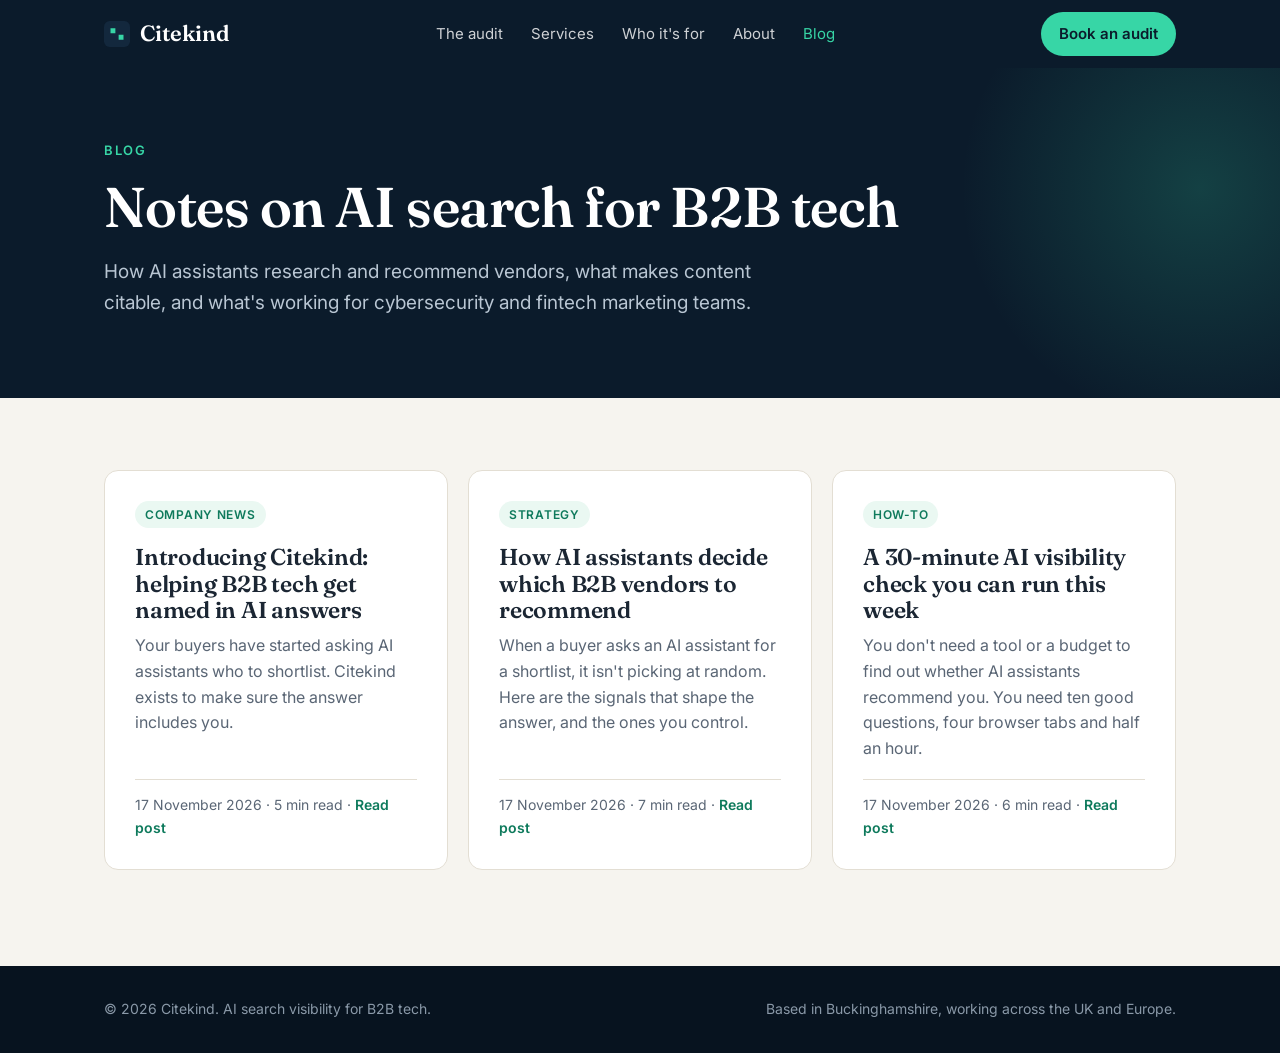
==== blog/index.html @ 5cb3c9f7 "Add blog with three posts and a Blog nav link Adds a blog index, three posts (Introducing Citekind, " ====
<!doctype html>
<html lang="en-GB">
<head>
<meta charset="utf-8">
<meta name="viewport" content="width=device-width, initial-scale=1">
<title>Blog | Citekind</title>
<meta name="description" content="Practical writing on AI search visibility (AEO) for B2B cybersecurity and fintech marketing teams, from Citekind founder Damien Bidmead.">
<link rel="canonical" href="https://citekind.netlify.app/blog/">
<meta property="og:type" content="website">
<meta property="og:title" content="Citekind blog">
<meta property="og:description" content="Practical writing on AI search visibility (AEO) for B2B cybersecurity and fintech marketing teams, from Citekind founder Damien Bidmead.">
<meta property="og:url" content="https://citekind.netlify.app/blog/">
<link rel="preconnect" href="https://fonts.googleapis.com">
<link rel="preconnect" href="https://fonts.gstatic.com" crossorigin>
<link href="https://fonts.googleapis.com/css2?family=Fraunces:opsz,wght@9..144,500;9..144,600&family=Inter:wght@400;500;600&display=swap" rel="stylesheet">
<link rel="icon" href="data:image/svg+xml,%3Csvg xmlns='http://www.w3.org/2000/svg' viewBox='0 0 32 32'%3E%3Crect width='32' height='32' rx='7' fill='%230b1b2b'/%3E%3Cpath d='M9 10h5v5H9zM18 17h5v5h-5z' fill='%2337d6a6'/%3E%3C/svg%3E">
<link rel="stylesheet" href="blog.css">
<script type="application/ld+json">
{
 "@context": "https://schema.org",
 "@type": "Blog",
 "name": "Citekind blog",
 "url": "https://citekind.netlify.app/blog/",
 "publisher": {
  "@type": "Organization",
  "name": "Citekind",
  "url": "https://citekind.netlify.app/"
 },
 "blogPost": [
  {
   "@type": "BlogPosting",
   "headline": "Introducing Citekind: helping B2B tech get named in AI answers",
   "url": "https://citekind.netlify.app/blog/introducing-citekind.html",
   "datePublished": "2026-11-17"
  },
  {
   "@type": "BlogPosting",
   "headline": "How AI assistants decide which B2B vendors to recommend",
   "url": "https://citekind.netlify.app/blog/how-ai-assistants-choose-vendors.html",
   "datePublished": "2026-11-17"
  },
  {
   "@type": "BlogPosting",
   "headline": "A 30-minute AI visibility check you can run this week",
   "url": "https://citekind.netlify.app/blog/ai-visibility-self-check.html",
   "datePublished": "2026-11-17"
  }
 ]
}
</script>
</head>
<body>

<header>
  <nav class="wrap nav" aria-label="Main">
    <a class="logo" href="../" aria-label="Citekind home">
      <svg viewBox="0 0 32 32" aria-hidden="true"><rect width="32" height="32" rx="7" fill="#13283d"/><path d="M8 9h6v6H8zM18 17h6v6h-6z" fill="#37d6a6"/></svg>
      Citekind
    </a>
    <ul>
      <li><a href="../#audit">The audit</a></li>
      <li><a href="../#services">Services</a></li>
      <li><a href="../#sectors">Who it's for</a></li>
      <li><a href="../#about">About</a></li>
      <li><a href="index.html" aria-current="page">Blog</a></li>
    </ul>
    <a class="btn btn-primary" href="../#contact">Book an audit</a>
  </nav>
</header>

<main>
<section class="page-hero">
  <div class="wrap">
    <p class="eyebrow">Blog</p>
    <h1>Notes on AI search for B2B tech</h1>
    <p class="lead">How AI assistants research and recommend vendors, what makes content citable, and what's working for cybersecurity and fintech marketing teams.</p>
  </div>
</section>

<section class="posts">
  <div class="wrap">
    <div class="post-grid">
      <a class="post-card" href="introducing-citekind.html">
        <span class="tag">Company news</span>
        <h2>Introducing Citekind: helping B2B tech get named in AI answers</h2>
        <p>Your buyers have started asking AI assistants who to shortlist. Citekind exists to make sure the answer includes you.</p>
        <div class="meta"><time datetime="2026-11-17">17 November 2026</time> · 5 min read · <span>Read post</span></div>
      </a>
      <a class="post-card" href="how-ai-assistants-choose-vendors.html">
        <span class="tag">Strategy</span>
        <h2>How AI assistants decide which B2B vendors to recommend</h2>
        <p>When a buyer asks an AI assistant for a shortlist, it isn&#x27;t picking at random. Here are the signals that shape the answer, and the ones you control.</p>
        <div class="meta"><time datetime="2026-11-17">17 November 2026</time> · 7 min read · <span>Read post</span></div>
      </a>
      <a class="post-card" href="ai-visibility-self-check.html">
        <span class="tag">How-to</span>
        <h2>A 30-minute AI visibility check you can run this week</h2>
        <p>You don&#x27;t need a tool or a budget to find out whether AI assistants recommend you. You need ten good questions, four browser tabs and half an hour.</p>
        <div class="meta"><time datetime="2026-11-17">17 November 2026</time> · 6 min read · <span>Read post</span></div>
      </a>
    </div>
  </div>
</section>
</main>

<footer>
  <div class="wrap">
    <span>© 2026 Citekind. AI search visibility for B2B tech.</span>
    <span>Based in Buckinghamshire, working across the UK and Europe.</span>
  </div>
</footer>

</body>
</html>
---- blog/blog.css ----
:root{
  --ink:#0b1b2b; --ink-2:#13283d; --paper:#f6f4ef; --card:#ffffff;
  --text:#1b2633; --muted:#5a6675; --line:#e3ded3;
  --accent:#37d6a6; --accent-ink:#0e7a5c; --warm:#f2b84b;
  --radius:14px; --max:1120px; --read:720px;
}
*{box-sizing:border-box;margin:0;padding:0}
body{font-family:Inter,system-ui,sans-serif;color:var(--text);background:var(--paper);line-height:1.6;font-size:17px;-webkit-font-smoothing:antialiased}
a{color:inherit}
.wrap{max-width:var(--max);margin:0 auto;padding:0 24px}
h1,h2,h3{font-family:Fraunces,Georgia,serif;font-weight:600;line-height:1.15;letter-spacing:-.01em}
.eyebrow{font-size:13px;font-weight:600;letter-spacing:.12em;text-transform:uppercase;color:var(--accent-ink);margin-bottom:14px}
.btn{display:inline-block;padding:14px 22px;border-radius:999px;font-weight:600;text-decoration:none;font-size:16px;transition:transform .15s,background .15s}
.btn:hover{transform:translateY(-1px)}
.btn-primary{background:var(--accent);color:var(--ink)}
.btn-primary:hover{background:#5ee3bb}

/* nav (matches home page) */
header{background:var(--ink);color:#fff;position:sticky;top:0;z-index:10}
.nav{display:flex;align-items:center;justify-content:space-between;height:68px}
.logo{display:flex;align-items:center;gap:10px;font-family:Fraunces,serif;font-size:22px;font-weight:600;text-decoration:none}
.logo svg{width:26px;height:26px}
.nav ul{display:flex;gap:28px;list-style:none;font-size:15px}
.nav ul a{text-decoration:none;opacity:.8}
.nav ul a:hover,.nav ul a[aria-current]{opacity:1}
.nav ul a[aria-current]{color:var(--accent)}
.nav .btn{padding:10px 18px;font-size:15px}
@media(max-width:820px){.nav ul{display:none}}

/* page hero */
.page-hero{background:var(--ink);color:#fff;padding:72px 0 80px;position:relative;overflow:hidden}
.page-hero::after{content:"";position:absolute;right:-180px;top:-140px;width:520px;height:520px;border-radius:50%;background:radial-gradient(circle,rgba(55,214,166,.2),transparent 65%)}
.page-hero .wrap{position:relative;z-index:1}
.page-hero .eyebrow{color:var(--accent)}
.page-hero h1{font-size:clamp(34px,5vw,56px);max-width:860px;margin-bottom:18px}
.page-hero .lead{font-size:19px;color:#b9c6d3;max-width:680px}
.byline{display:flex;align-items:center;gap:12px;margin-top:28px;color:#b9c6d3;font-size:15px}
.byline .mono{width:40px;height:40px;border-radius:50%;background:var(--accent);color:var(--ink);display:grid;place-items:center;font-family:Fraunces,serif;font-weight:600;font-size:16px;flex-shrink:0}
.byline b{color:#fff;font-weight:600}

/* blog index */
.posts{padding:72px 0 96px}
.post-grid{display:grid;grid-template-columns:repeat(3,1fr);gap:20px}
.post-card{background:var(--card);border:1px solid var(--line);border-radius:var(--radius);padding:30px;display:flex;flex-direction:column;text-decoration:none;transition:transform .15s,box-shadow .15s}
.post-card:hover{transform:translateY(-2px);box-shadow:0 18px 40px rgba(11,27,43,.08)}
.post-card .tag{align-self:flex-start;font-size:12px;font-weight:600;letter-spacing:.06em;text-transform:uppercase;background:#eaf8f2;color:var(--accent-ink);padding:4px 10px;border-radius:999px;margin-bottom:16px}
.post-card h2{font-size:23px;margin-bottom:10px}
.post-card p{color:var(--muted);font-size:16px;margin-bottom:18px}
.post-card .meta{margin-top:auto;font-size:14px;color:var(--muted);border-top:1px solid var(--line);padding-top:14px}
.post-card .meta span{color:var(--accent-ink);font-weight:600}
@media(max-width:900px){.post-grid{grid-template-columns:1fr}}

/* article */
article.wrap{padding-top:64px;padding-bottom:32px}
.prose{max-width:var(--read);margin:0 auto}
.prose p,.prose ul,.prose ol{margin-bottom:22px}
.prose h2{font-size:clamp(26px,3.4vw,32px);margin:48px 0 16px}
.prose h3{font-size:21px;margin:32px 0 10px}
.prose ul,.prose ol{padding-left:22px}
.prose li{margin-bottom:10px}
.prose li::marker{color:var(--accent-ink)}
.prose a{color:var(--accent-ink);text-underline-offset:3px}
.prose strong{color:var(--ink)}
.prose blockquote{border-left:3px solid var(--accent);padding:4px 0 4px 20px;margin:0 0 22px;font-family:Fraunces,Georgia,serif;font-size:21px;line-height:1.4;color:var(--ink)}
.callout{background:var(--card);border:1px solid var(--line);border-radius:var(--radius);padding:24px 26px;margin:0 0 26px}
.callout .eyebrow{margin-bottom:8px}
.callout p:last-child,.callout ul:last-child{margin-bottom:0}
.prompt{background:var(--ink-2);color:#dfe7ee;border-radius:10px;padding:14px 16px;font-size:15px;margin:0 0 12px;display:flex;gap:10px;align-items:flex-start}
.prompt b{background:rgba(255,255,255,.1);border-radius:6px;padding:2px 8px;font-size:12px;font-weight:600;flex-shrink:0;margin-top:2px}
.table-wrap{overflow-x:auto;margin:0 0 26px;border:1px solid var(--line);border-radius:var(--radius);background:var(--card)}
table{border-collapse:collapse;width:100%;font-size:15px;min-width:520px}
th,td{text-align:left;padding:12px 16px;border-bottom:1px solid var(--line);vertical-align:top}
th{font-weight:600;background:#faf8f4}
tr:last-child td{border-bottom:0}

/* cta */
.cta{max-width:var(--read);margin:24px auto 96px;background:var(--ink);color:#fff;border-radius:var(--radius);padding:36px;position:relative;overflow:hidden}
.cta::after{content:"";position:absolute;right:-120px;bottom:-160px;width:360px;height:360px;border-radius:50%;background:radial-gradient(circle,rgba(55,214,166,.22),transparent 65%)}
.cta>*{position:relative;z-index:1}
.cta h2{font-size:28px;margin-bottom:10px}
.cta p{color:#b9c6d3;margin-bottom:22px}
.more{max-width:var(--read);margin:0 auto 96px;padding:0 0}
.more h2{font-size:22px;margin-bottom:14px}
.more a{display:block;padding:14px 0;border-top:1px solid var(--line);text-decoration:none;font-weight:600}
.more a:hover{color:var(--accent-ink)}
.more a span{display:block;font-weight:400;color:var(--muted);font-size:15px}

footer{background:#07131f;color:#8a99a8;font-size:14px;padding:32px 0}
footer .wrap{display:flex;justify-content:space-between;gap:16px;flex-wrap:wrap}
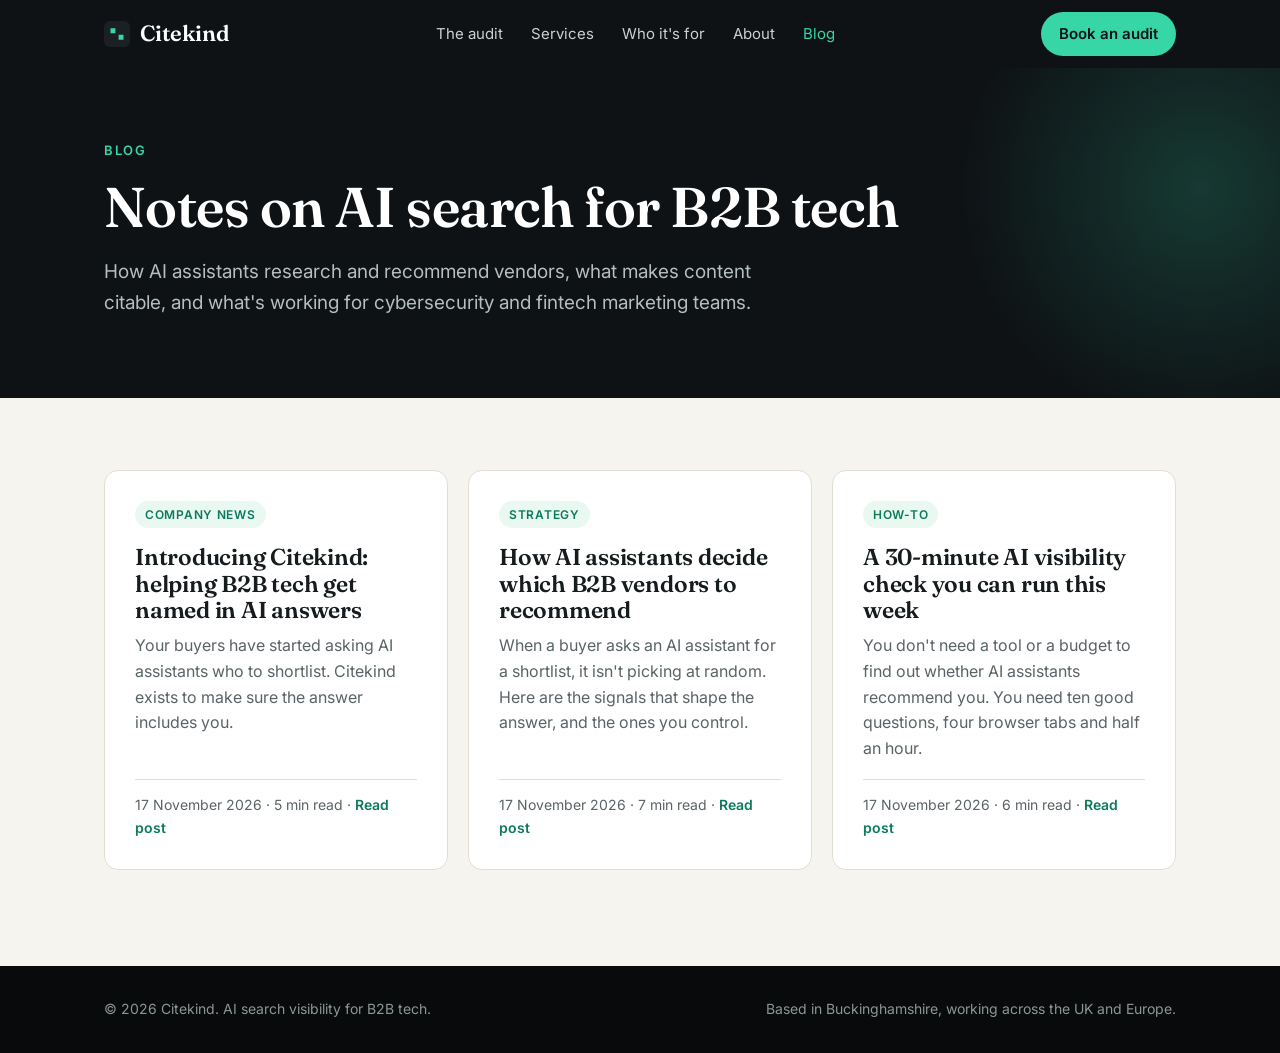
==== commit 0bc7f256: "Refresh brand to ink and mint, move canonical URLs to citekind.com Swap the navy family for a near-b" ====
--- a/blog/index.html
+++ b/blog/index.html
@@ -5,44 +5,44 @@
 <meta name="viewport" content="width=device-width, initial-scale=1">
 <title>Blog | Citekind</title>
 <meta name="description" content="Practical writing on AI search visibility (AEO) for B2B cybersecurity and fintech marketing teams, from Citekind founder Damien Bidmead.">
-<link rel="canonical" href="https://citekind.netlify.app/blog/">
+<link rel="canonical" href="https://citekind.com/blog/">
 <meta property="og:type" content="website">
 <meta property="og:title" content="Citekind blog">
 <meta property="og:description" content="Practical writing on AI search visibility (AEO) for B2B cybersecurity and fintech marketing teams, from Citekind founder Damien Bidmead.">
-<meta property="og:url" content="https://citekind.netlify.app/blog/">
+<meta property="og:url" content="https://citekind.com/blog/">
 <link rel="preconnect" href="https://fonts.googleapis.com">
 <link rel="preconnect" href="https://fonts.gstatic.com" crossorigin>
 <link href="https://fonts.googleapis.com/css2?family=Fraunces:opsz,wght@9..144,500;9..144,600&family=Inter:wght@400;500;600&display=swap" rel="stylesheet">
-<link rel="icon" href="data:image/svg+xml,%3Csvg xmlns='http://www.w3.org/2000/svg' viewBox='0 0 32 32'%3E%3Crect width='32' height='32' rx='7' fill='%230b1b2b'/%3E%3Cpath d='M9 10h5v5H9zM18 17h5v5h-5z' fill='%2337d6a6'/%3E%3C/svg%3E">
+<link rel="icon" href="data:image/svg+xml,%3Csvg xmlns='http://www.w3.org/2000/svg' viewBox='0 0 32 32'%3E%3Crect width='32' height='32' rx='7' fill='%230e1215'/%3E%3Cpath d='M9 10h5v5H9zM18 17h5v5h-5z' fill='%2337d6a6'/%3E%3C/svg%3E">
 <link rel="stylesheet" href="blog.css">
 <script type="application/ld+json">
 {
  "@context": "https://schema.org",
  "@type": "Blog",
  "name": "Citekind blog",
- "url": "https://citekind.netlify.app/blog/",
+ "url": "https://citekind.com/blog/",
  "publisher": {
   "@type": "Organization",
   "name": "Citekind",
-  "url": "https://citekind.netlify.app/"
+  "url": "https://citekind.com/"
  },
  "blogPost": [
   {
    "@type": "BlogPosting",
    "headline": "Introducing Citekind: helping B2B tech get named in AI answers",
-   "url": "https://citekind.netlify.app/blog/introducing-citekind.html",
+   "url": "https://citekind.com/blog/introducing-citekind.html",
    "datePublished": "2026-11-17"
   },
   {
    "@type": "BlogPosting",
    "headline": "How AI assistants decide which B2B vendors to recommend",
-   "url": "https://citekind.netlify.app/blog/how-ai-assistants-choose-vendors.html",
+   "url": "https://citekind.com/blog/how-ai-assistants-choose-vendors.html",
    "datePublished": "2026-11-17"
   },
   {
    "@type": "BlogPosting",
    "headline": "A 30-minute AI visibility check you can run this week",
-   "url": "https://citekind.netlify.app/blog/ai-visibility-self-check.html",
+   "url": "https://citekind.com/blog/ai-visibility-self-check.html",
    "datePublished": "2026-11-17"
   }
  ]
@@ -54,7 +54,7 @@
 <header>
   <nav class="wrap nav" aria-label="Main">
     <a class="logo" href="../" aria-label="Citekind home">
-      <svg viewBox="0 0 32 32" aria-hidden="true"><rect width="32" height="32" rx="7" fill="#13283d"/><path d="M8 9h6v6H8zM18 17h6v6h-6z" fill="#37d6a6"/></svg>
+      <svg viewBox="0 0 32 32" aria-hidden="true"><rect width="32" height="32" rx="7" fill="#1a2024"/><path d="M8 9h6v6H8zM18 17h6v6h-6z" fill="#37d6a6"/></svg>
       Citekind
     </a>
     <ul>
--- a/blog/blog.css
+++ b/blog/blog.css
@@ -1,6 +1,6 @@
 :root{
-  --ink:#0b1b2b; --ink-2:#13283d; --paper:#f6f4ef; --card:#ffffff;
-  --text:#1b2633; --muted:#5a6675; --line:#e3ded3;
+  --ink:#0e1215; --ink-2:#1a2024; --paper:#f6f4ef; --card:#ffffff;
+  --text:#161b1e; --muted:#5a6366; --line:#e3ded3;
   --accent:#37d6a6; --accent-ink:#0e7a5c; --warm:#f2b84b;
   --radius:14px; --max:1120px; --read:720px;
 }
@@ -33,8 +33,8 @@
 .page-hero .wrap{position:relative;z-index:1}
 .page-hero .eyebrow{color:var(--accent)}
 .page-hero h1{font-size:clamp(34px,5vw,56px);max-width:860px;margin-bottom:18px}
-.page-hero .lead{font-size:19px;color:#b9c6d3;max-width:680px}
-.byline{display:flex;align-items:center;gap:12px;margin-top:28px;color:#b9c6d3;font-size:15px}
+.page-hero .lead{font-size:19px;color:#b5bfbc;max-width:680px}
+.byline{display:flex;align-items:center;gap:12px;margin-top:28px;color:#b5bfbc;font-size:15px}
 .byline .mono{width:40px;height:40px;border-radius:50%;background:var(--accent);color:var(--ink);display:grid;place-items:center;font-family:Fraunces,serif;font-weight:600;font-size:16px;flex-shrink:0}
 .byline b{color:#fff;font-weight:600}
 
@@ -42,7 +42,7 @@
 .posts{padding:72px 0 96px}
 .post-grid{display:grid;grid-template-columns:repeat(3,1fr);gap:20px}
 .post-card{background:var(--card);border:1px solid var(--line);border-radius:var(--radius);padding:30px;display:flex;flex-direction:column;text-decoration:none;transition:transform .15s,box-shadow .15s}
-.post-card:hover{transform:translateY(-2px);box-shadow:0 18px 40px rgba(11,27,43,.08)}
+.post-card:hover{transform:translateY(-2px);box-shadow:0 18px 40px rgba(14,18,21,.08)}
 .post-card .tag{align-self:flex-start;font-size:12px;font-weight:600;letter-spacing:.06em;text-transform:uppercase;background:#eaf8f2;color:var(--accent-ink);padding:4px 10px;border-radius:999px;margin-bottom:16px}
 .post-card h2{font-size:23px;margin-bottom:10px}
 .post-card p{color:var(--muted);font-size:16px;margin-bottom:18px}
@@ -65,7 +65,7 @@
 .callout{background:var(--card);border:1px solid var(--line);border-radius:var(--radius);padding:24px 26px;margin:0 0 26px}
 .callout .eyebrow{margin-bottom:8px}
 .callout p:last-child,.callout ul:last-child{margin-bottom:0}
-.prompt{background:var(--ink-2);color:#dfe7ee;border-radius:10px;padding:14px 16px;font-size:15px;margin:0 0 12px;display:flex;gap:10px;align-items:flex-start}
+.prompt{background:var(--ink-2);color:#e2e8e6;border-radius:10px;padding:14px 16px;font-size:15px;margin:0 0 12px;display:flex;gap:10px;align-items:flex-start}
 .prompt b{background:rgba(255,255,255,.1);border-radius:6px;padding:2px 8px;font-size:12px;font-weight:600;flex-shrink:0;margin-top:2px}
 .table-wrap{overflow-x:auto;margin:0 0 26px;border:1px solid var(--line);border-radius:var(--radius);background:var(--card)}
 table{border-collapse:collapse;width:100%;font-size:15px;min-width:520px}
@@ -78,12 +78,12 @@
 .cta::after{content:"";position:absolute;right:-120px;bottom:-160px;width:360px;height:360px;border-radius:50%;background:radial-gradient(circle,rgba(55,214,166,.22),transparent 65%)}
 .cta>*{position:relative;z-index:1}
 .cta h2{font-size:28px;margin-bottom:10px}
-.cta p{color:#b9c6d3;margin-bottom:22px}
+.cta p{color:#b5bfbc;margin-bottom:22px}
 .more{max-width:var(--read);margin:0 auto 96px;padding:0 0}
 .more h2{font-size:22px;margin-bottom:14px}
 .more a{display:block;padding:14px 0;border-top:1px solid var(--line);text-decoration:none;font-weight:600}
 .more a:hover{color:var(--accent-ink)}
 .more a span{display:block;font-weight:400;color:var(--muted);font-size:15px}
 
-footer{background:#07131f;color:#8a99a8;font-size:14px;padding:32px 0}
+footer{background:#080a0c;color:#8c9794;font-size:14px;padding:32px 0}
 footer .wrap{display:flex;justify-content:space-between;gap:16px;flex-wrap:wrap}
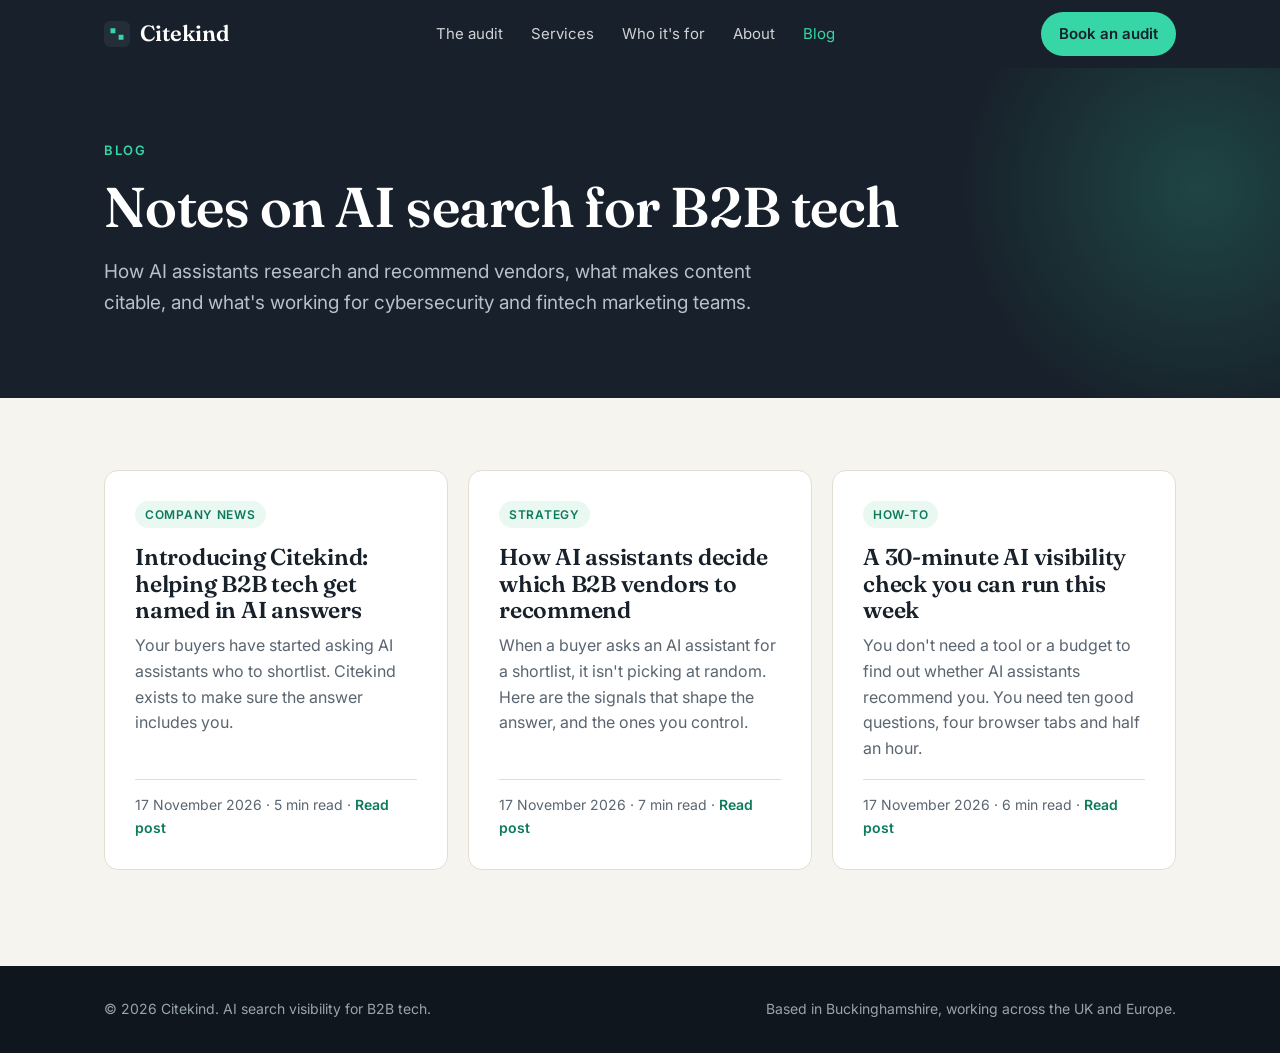
==== commit fc73a494: "Lighten ink to a slate tone Ink #0e1215 -> #18212b, ink-2 #1a2024 -> #232e3a, deep #080a0c -> #10161" ====
--- a/blog/index.html
+++ b/blog/index.html
@@ -13,7 +13,7 @@
 <link rel="preconnect" href="https://fonts.googleapis.com">
 <link rel="preconnect" href="https://fonts.gstatic.com" crossorigin>
 <link href="https://fonts.googleapis.com/css2?family=Fraunces:opsz,wght@9..144,500;9..144,600&family=Inter:wght@400;500;600&display=swap" rel="stylesheet">
-<link rel="icon" href="data:image/svg+xml,%3Csvg xmlns='http://www.w3.org/2000/svg' viewBox='0 0 32 32'%3E%3Crect width='32' height='32' rx='7' fill='%230e1215'/%3E%3Cpath d='M9 10h5v5H9zM18 17h5v5h-5z' fill='%2337d6a6'/%3E%3C/svg%3E">
+<link rel="icon" href="data:image/svg+xml,%3Csvg xmlns='http://www.w3.org/2000/svg' viewBox='0 0 32 32'%3E%3Crect width='32' height='32' rx='7' fill='%2318212b'/%3E%3Cpath d='M9 10h5v5H9zM18 17h5v5h-5z' fill='%2337d6a6'/%3E%3C/svg%3E">
 <link rel="stylesheet" href="blog.css">
 <script type="application/ld+json">
 {
@@ -54,7 +54,7 @@
 <header>
   <nav class="wrap nav" aria-label="Main">
     <a class="logo" href="../" aria-label="Citekind home">
-      <svg viewBox="0 0 32 32" aria-hidden="true"><rect width="32" height="32" rx="7" fill="#1a2024"/><path d="M8 9h6v6H8zM18 17h6v6h-6z" fill="#37d6a6"/></svg>
+      <svg viewBox="0 0 32 32" aria-hidden="true"><rect width="32" height="32" rx="7" fill="#232e3a"/><path d="M8 9h6v6H8zM18 17h6v6h-6z" fill="#37d6a6"/></svg>
       Citekind
     </a>
     <ul>
--- a/blog/blog.css
+++ b/blog/blog.css
@@ -1,6 +1,6 @@
 :root{
-  --ink:#0e1215; --ink-2:#1a2024; --paper:#f6f4ef; --card:#ffffff;
-  --text:#161b1e; --muted:#5a6366; --line:#e3ded3;
+  --ink:#18212b; --ink-2:#232e3a; --paper:#f6f4ef; --card:#ffffff;
+  --text:#18202a; --muted:#5a6570; --line:#e3ded3;
   --accent:#37d6a6; --accent-ink:#0e7a5c; --warm:#f2b84b;
   --radius:14px; --max:1120px; --read:720px;
 }
@@ -33,8 +33,8 @@
 .page-hero .wrap{position:relative;z-index:1}
 .page-hero .eyebrow{color:var(--accent)}
 .page-hero h1{font-size:clamp(34px,5vw,56px);max-width:860px;margin-bottom:18px}
-.page-hero .lead{font-size:19px;color:#b5bfbc;max-width:680px}
-.byline{display:flex;align-items:center;gap:12px;margin-top:28px;color:#b5bfbc;font-size:15px}
+.page-hero .lead{font-size:19px;color:#b7c1c9;max-width:680px}
+.byline{display:flex;align-items:center;gap:12px;margin-top:28px;color:#b7c1c9;font-size:15px}
 .byline .mono{width:40px;height:40px;border-radius:50%;background:var(--accent);color:var(--ink);display:grid;place-items:center;font-family:Fraunces,serif;font-weight:600;font-size:16px;flex-shrink:0}
 .byline b{color:#fff;font-weight:600}
 
@@ -42,7 +42,7 @@
 .posts{padding:72px 0 96px}
 .post-grid{display:grid;grid-template-columns:repeat(3,1fr);gap:20px}
 .post-card{background:var(--card);border:1px solid var(--line);border-radius:var(--radius);padding:30px;display:flex;flex-direction:column;text-decoration:none;transition:transform .15s,box-shadow .15s}
-.post-card:hover{transform:translateY(-2px);box-shadow:0 18px 40px rgba(14,18,21,.08)}
+.post-card:hover{transform:translateY(-2px);box-shadow:0 18px 40px rgba(24,33,43,.08)}
 .post-card .tag{align-self:flex-start;font-size:12px;font-weight:600;letter-spacing:.06em;text-transform:uppercase;background:#eaf8f2;color:var(--accent-ink);padding:4px 10px;border-radius:999px;margin-bottom:16px}
 .post-card h2{font-size:23px;margin-bottom:10px}
 .post-card p{color:var(--muted);font-size:16px;margin-bottom:18px}
@@ -65,7 +65,7 @@
 .callout{background:var(--card);border:1px solid var(--line);border-radius:var(--radius);padding:24px 26px;margin:0 0 26px}
 .callout .eyebrow{margin-bottom:8px}
 .callout p:last-child,.callout ul:last-child{margin-bottom:0}
-.prompt{background:var(--ink-2);color:#e2e8e6;border-radius:10px;padding:14px 16px;font-size:15px;margin:0 0 12px;display:flex;gap:10px;align-items:flex-start}
+.prompt{background:var(--ink-2);color:#e2e8ec;border-radius:10px;padding:14px 16px;font-size:15px;margin:0 0 12px;display:flex;gap:10px;align-items:flex-start}
 .prompt b{background:rgba(255,255,255,.1);border-radius:6px;padding:2px 8px;font-size:12px;font-weight:600;flex-shrink:0;margin-top:2px}
 .table-wrap{overflow-x:auto;margin:0 0 26px;border:1px solid var(--line);border-radius:var(--radius);background:var(--card)}
 table{border-collapse:collapse;width:100%;font-size:15px;min-width:520px}
@@ -78,12 +78,12 @@
 .cta::after{content:"";position:absolute;right:-120px;bottom:-160px;width:360px;height:360px;border-radius:50%;background:radial-gradient(circle,rgba(55,214,166,.22),transparent 65%)}
 .cta>*{position:relative;z-index:1}
 .cta h2{font-size:28px;margin-bottom:10px}
-.cta p{color:#b5bfbc;margin-bottom:22px}
+.cta p{color:#b7c1c9;margin-bottom:22px}
 .more{max-width:var(--read);margin:0 auto 96px;padding:0 0}
 .more h2{font-size:22px;margin-bottom:14px}
 .more a{display:block;padding:14px 0;border-top:1px solid var(--line);text-decoration:none;font-weight:600}
 .more a:hover{color:var(--accent-ink)}
 .more a span{display:block;font-weight:400;color:var(--muted);font-size:15px}
 
-footer{background:#080a0c;color:#8c9794;font-size:14px;padding:32px 0}
+footer{background:#10161d;color:#98a4ae;font-size:14px;padding:32px 0}
 footer .wrap{display:flex;justify-content:space-between;gap:16px;flex-wrap:wrap}
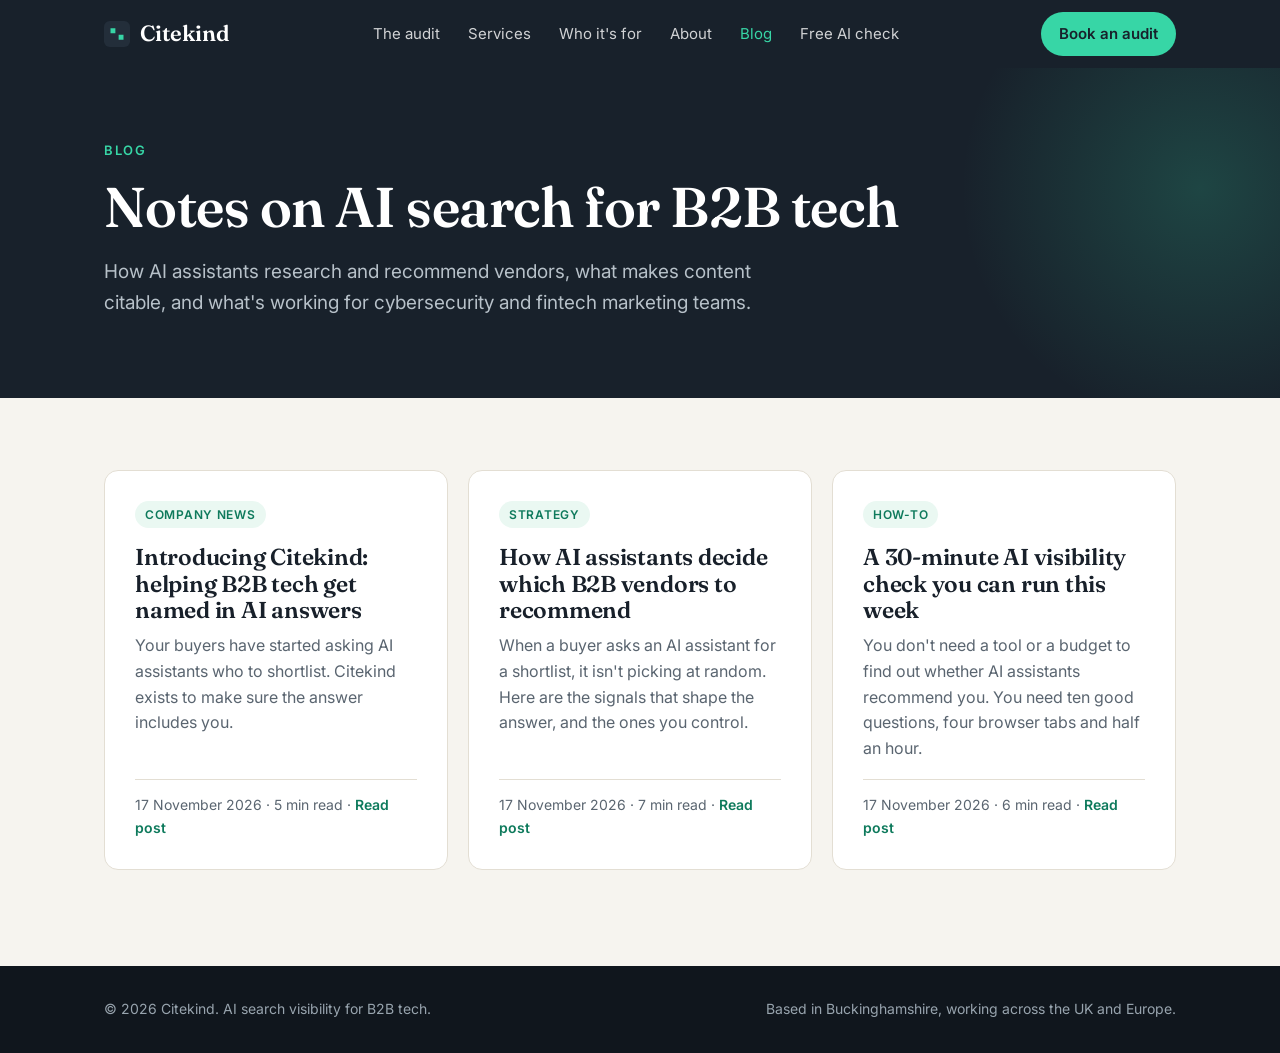
==== commit d6d2a0f5: "Add free AI visibility checker at /check Readiness score via a Netlify Function (SSRF-safe fetch, ti" ====
--- a/blog/index.html
+++ b/blog/index.html
@@ -63,6 +63,7 @@
       <li><a href="../#sectors">Who it's for</a></li>
       <li><a href="../#about">About</a></li>
       <li><a href="index.html" aria-current="page">Blog</a></li>
+      <li><a href="../check/">Free AI check</a></li>
     </ul>
     <a class="btn btn-primary" href="../#contact">Book an audit</a>
   </nav>
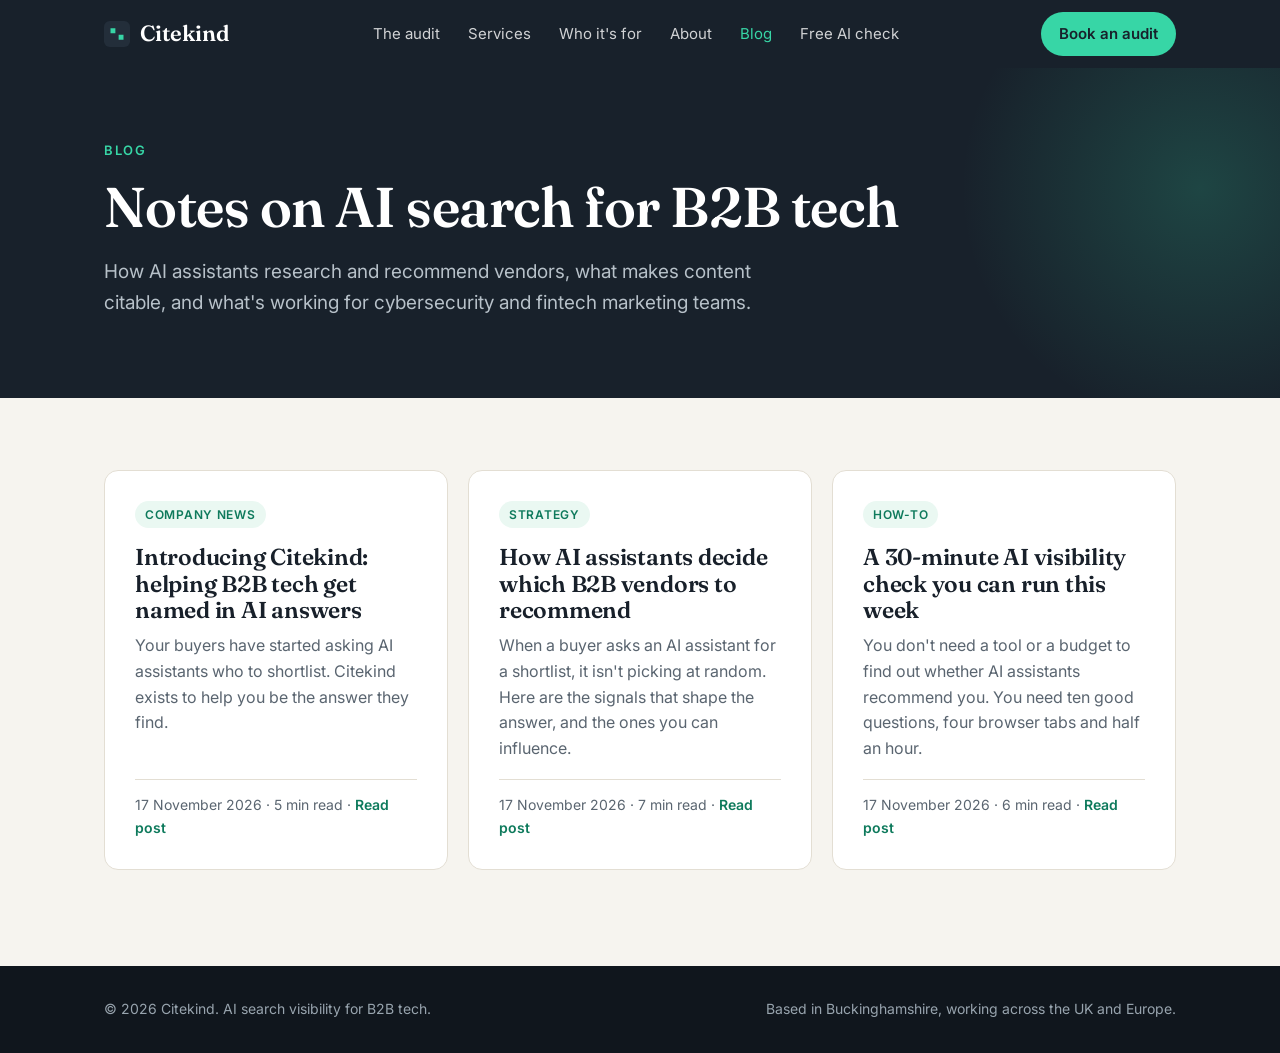
==== commit 36aa01ca: "Replace overpromises with a credible promise and visibility scorecard Hero now reads 'Be the answer " ====
--- a/blog/index.html
+++ b/blog/index.html
@@ -84,13 +84,13 @@
       <a class="post-card" href="introducing-citekind.html">
         <span class="tag">Company news</span>
         <h2>Introducing Citekind: helping B2B tech get named in AI answers</h2>
-        <p>Your buyers have started asking AI assistants who to shortlist. Citekind exists to make sure the answer includes you.</p>
+        <p>Your buyers have started asking AI assistants who to shortlist. Citekind exists to help you be the answer they find.</p>
         <div class="meta"><time datetime="2026-11-17">17 November 2026</time> · 5 min read · <span>Read post</span></div>
       </a>
       <a class="post-card" href="how-ai-assistants-choose-vendors.html">
         <span class="tag">Strategy</span>
         <h2>How AI assistants decide which B2B vendors to recommend</h2>
-        <p>When a buyer asks an AI assistant for a shortlist, it isn&#x27;t picking at random. Here are the signals that shape the answer, and the ones you control.</p>
+        <p>When a buyer asks an AI assistant for a shortlist, it isn&#x27;t picking at random. Here are the signals that shape the answer, and the ones you can influence.</p>
         <div class="meta"><time datetime="2026-11-17">17 November 2026</time> · 7 min read · <span>Read post</span></div>
       </a>
       <a class="post-card" href="ai-visibility-self-check.html">
